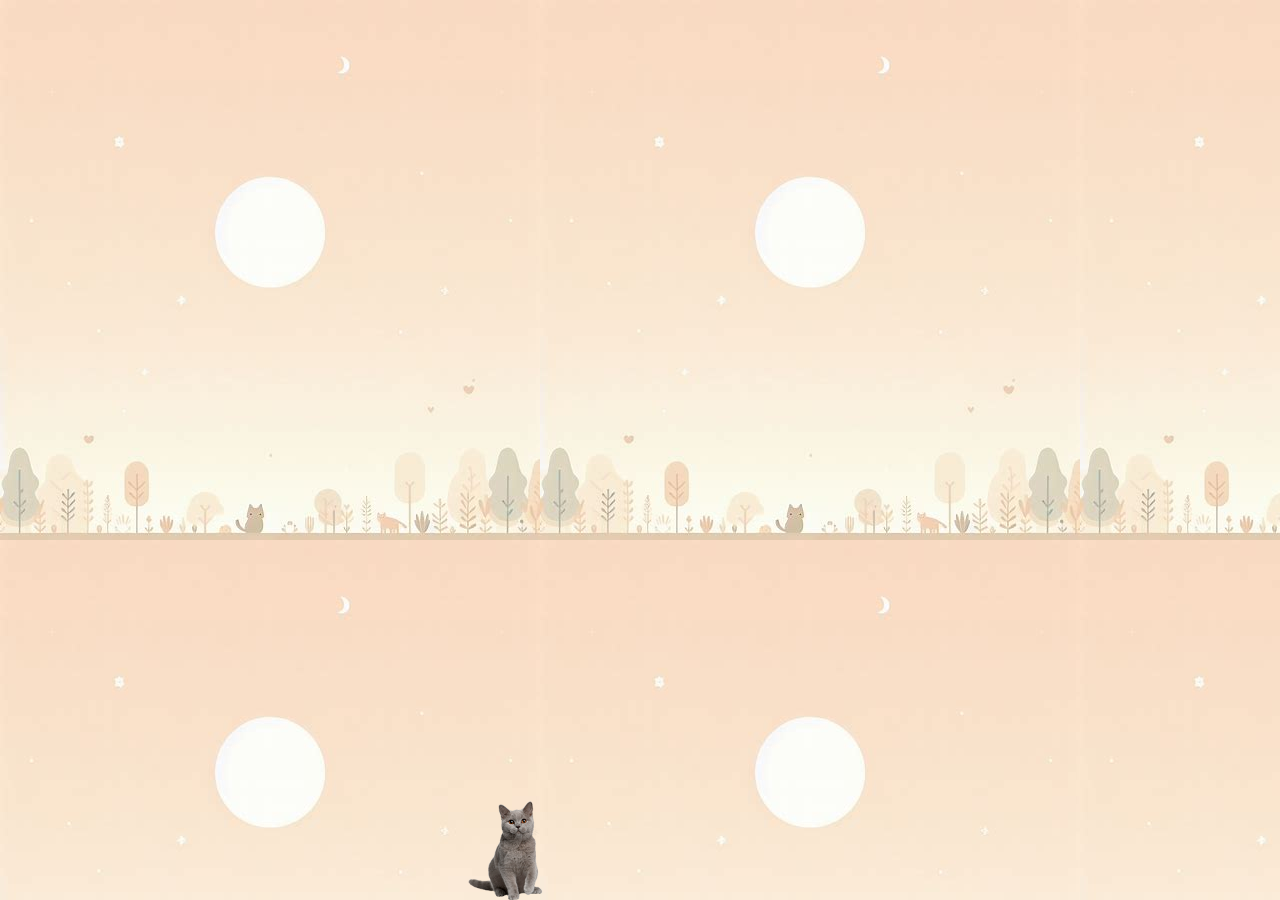
==== game.html @ c1d19e7c "edit css and added jump functionality" ====
<!DOCTYPE html>
<html lang="en">
<head>
    <meta charset="UTF-8">
    <meta name="viewport" content="width=device-width, initial-scale=1.0">
    <title>ChiCat</title>

    <link rel="stylesheet" href="./css/main.css">

</head>

<body>

    <div id="board">
        <div id="player"></div>
        <div id="score"></div>
    </div>

    <script src="./js/main.js"></script>
</body>

</html>
---- css/main.css ----
/* game page */

body {
    background-color: pink;
    margin: 0;
    padding: 0;
    text-align: center;
}

#board {
    width: 100vw;
    height: 100vh;
    background-color: rgb(128, 209, 209);
    background-image: url('../images/background.jpg');
    position: relative;
    overflow: hidden;
}

#player {
    background-image: url('../images/cat.png');
    background-size: cover;
    position: absolute;
}

.goodChicken {
    position: absolute;
    background-image: url('../images/goodChicken.png');
    background-size: cover;
}


.badChicken {
    position: absolute; 
    background-image: url('../images/badChicken.png');  
    background-position: cover;
}

.score {
    position:relative;
    top: 20px;
    right: 20px;
    font-size: 40px;
}

/* html page */

.instuctions{
    color: #C282E0;
    text-align: center;
    font-family: Inter;
    font-size: 6px;
    font-style: normal;
    font-weight: 700;
    line-height: normal;    
}

ul{
    color: #C282E0;
    font-family: Inter;
    font-size: 28px;
    font-style: normal;
    font-weight: 400;
    line-height: normal;
    list-style: none;   
}

.btnP{
    display: inline-flex;
    padding: 10px;
    justify-content: center;
    align-items: center;
    gap: 10px;
    border-radius: 7px;
    background: #D380A8;
}

/* gameover page */


h1{
    width: 613px;
    position: relative;
    font-size: 54px;
    text-align: center;
    display: inline-block;
    height: 81px;
    color: #c282e0;
}

h2{
    width: 467px;
    position: relative;
    font-size: 25px;
    font-family: Inter;
    color: #c282e0;
    text-align: center;
    display: inline-block;
    height: 36px;
    
}

#gif-container{
    width: 100%;
    position: relative;
    max-width: 100%;
    overflow: hidden;
    height: 250px;
    object-fit: cover;
}

.btnTA{
    display: inline-flex;
    padding: 10px;
    justify-content: center;
    align-items: center;
    gap: 10px;
    border-radius: 7px;
    background: #D380A8;  
}
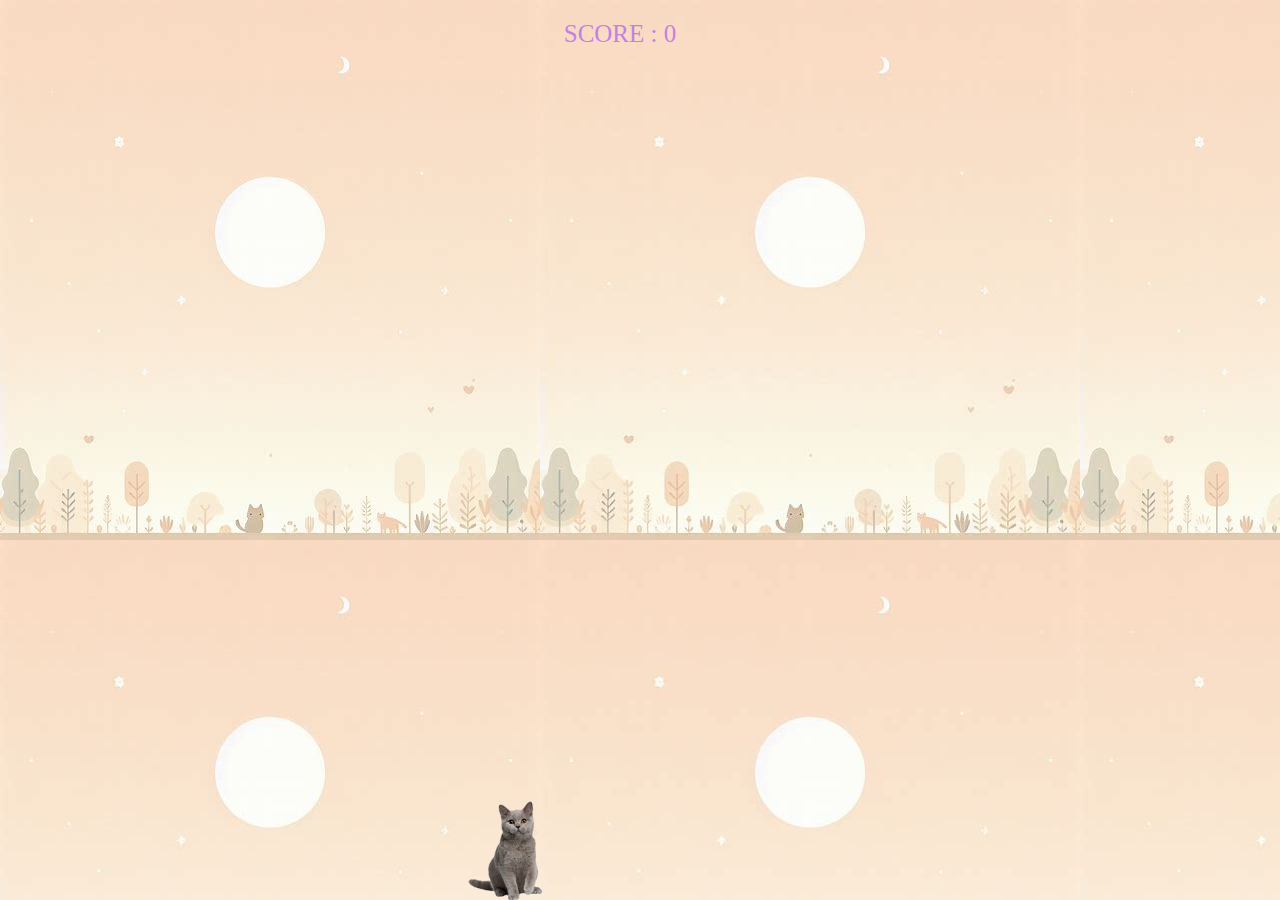
==== commit 676f0ebd: "add score and sound" ====
--- a/game.html
+++ b/game.html
@@ -13,8 +13,13 @@
 
     <div id="board">
         <div id="player"></div>
-        <div id="score"></div>
+        <div id="score-container">
+            <span id="score">SCORE : 0</span>
+        </div>
     </div>
+
+    <audio id="nhom" src="./sound/nom-101089.mp3"></audio>
+    <audio id="jump" src="./sounds/jump.mp3"></audio>
 
     <script src="./js/main.js"></script>
 </body>
--- a/css/main.css
+++ b/css/main.css
@@ -35,11 +35,13 @@
     background-position: cover;
 }
 
-.score {
+#score {
     position:relative;
     top: 20px;
     right: 20px;
-    font-size: 40px;
+    font-size: 25px;
+    font-family: Inter;
+    color: #C282E0;
 }
 
 /* html page */
@@ -85,6 +87,7 @@
     display: inline-block;
     height: 81px;
     color: #c282e0;
+    font-family: Inter;
 }
 
 h2{
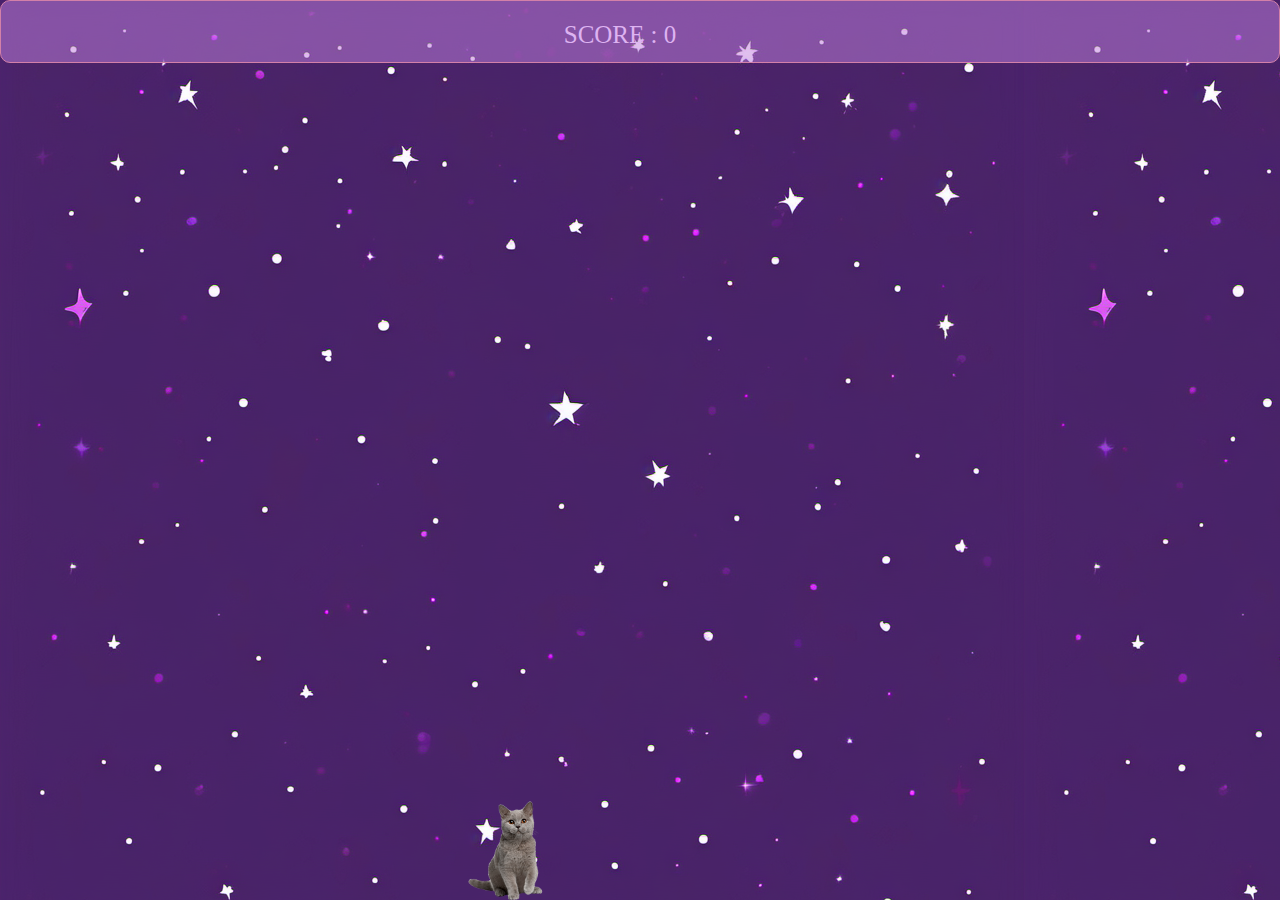
==== commit 95c51a6e: "fix minor changes in pictures and background" ====
--- a/game.html
+++ b/game.html
@@ -17,8 +17,7 @@
             <span id="score">SCORE : 0</span>
         </div>
     </div>
-
-    <audio id="nhom" src="./sound/nom-101089.mp3"></audio>
+    <audio id="munch" src="./sounds/munch.mp3"></audio>
     <audio id="jump" src="./sounds/jump.mp3"></audio>
 
     <script src="./js/main.js"></script>
--- a/css/main.css
+++ b/css/main.css
@@ -11,7 +11,7 @@
     width: 100vw;
     height: 100vh;
     background-color: rgb(128, 209, 209);
-    background-image: url('../images/background.jpg');
+    background-image: url('../images/backgroundd.png');
     position: relative;
     overflow: hidden;
 }
@@ -41,13 +41,23 @@
     right: 20px;
     font-size: 25px;
     font-family: Inter;
-    color: #C282E0;
+    color: #DDB3F1;
+}
+
+#score-container {
+    width: 100%;
+    position: relative;
+    border-radius: 10px;
+    background-color: rgba(194, 130, 224, 0.5);
+    border: 1px solid #d380a8;
+    box-sizing: border-box;
+    height: 63px;  
 }
 
 /* html page */
 
 .instuctions{
-    color: #C282E0;
+    color: #DDB3F1;
     text-align: center;
     font-family: Inter;
     font-size: 6px;
@@ -57,7 +67,7 @@
 }
 
 ul{
-    color: #C282E0;
+    color: #DDB3F1;
     font-family: Inter;
     font-size: 28px;
     font-style: normal;
@@ -86,7 +96,7 @@
     text-align: center;
     display: inline-block;
     height: 81px;
-    color: #c282e0;
+    color: #DDB3F1;
     font-family: Inter;
 }
 
